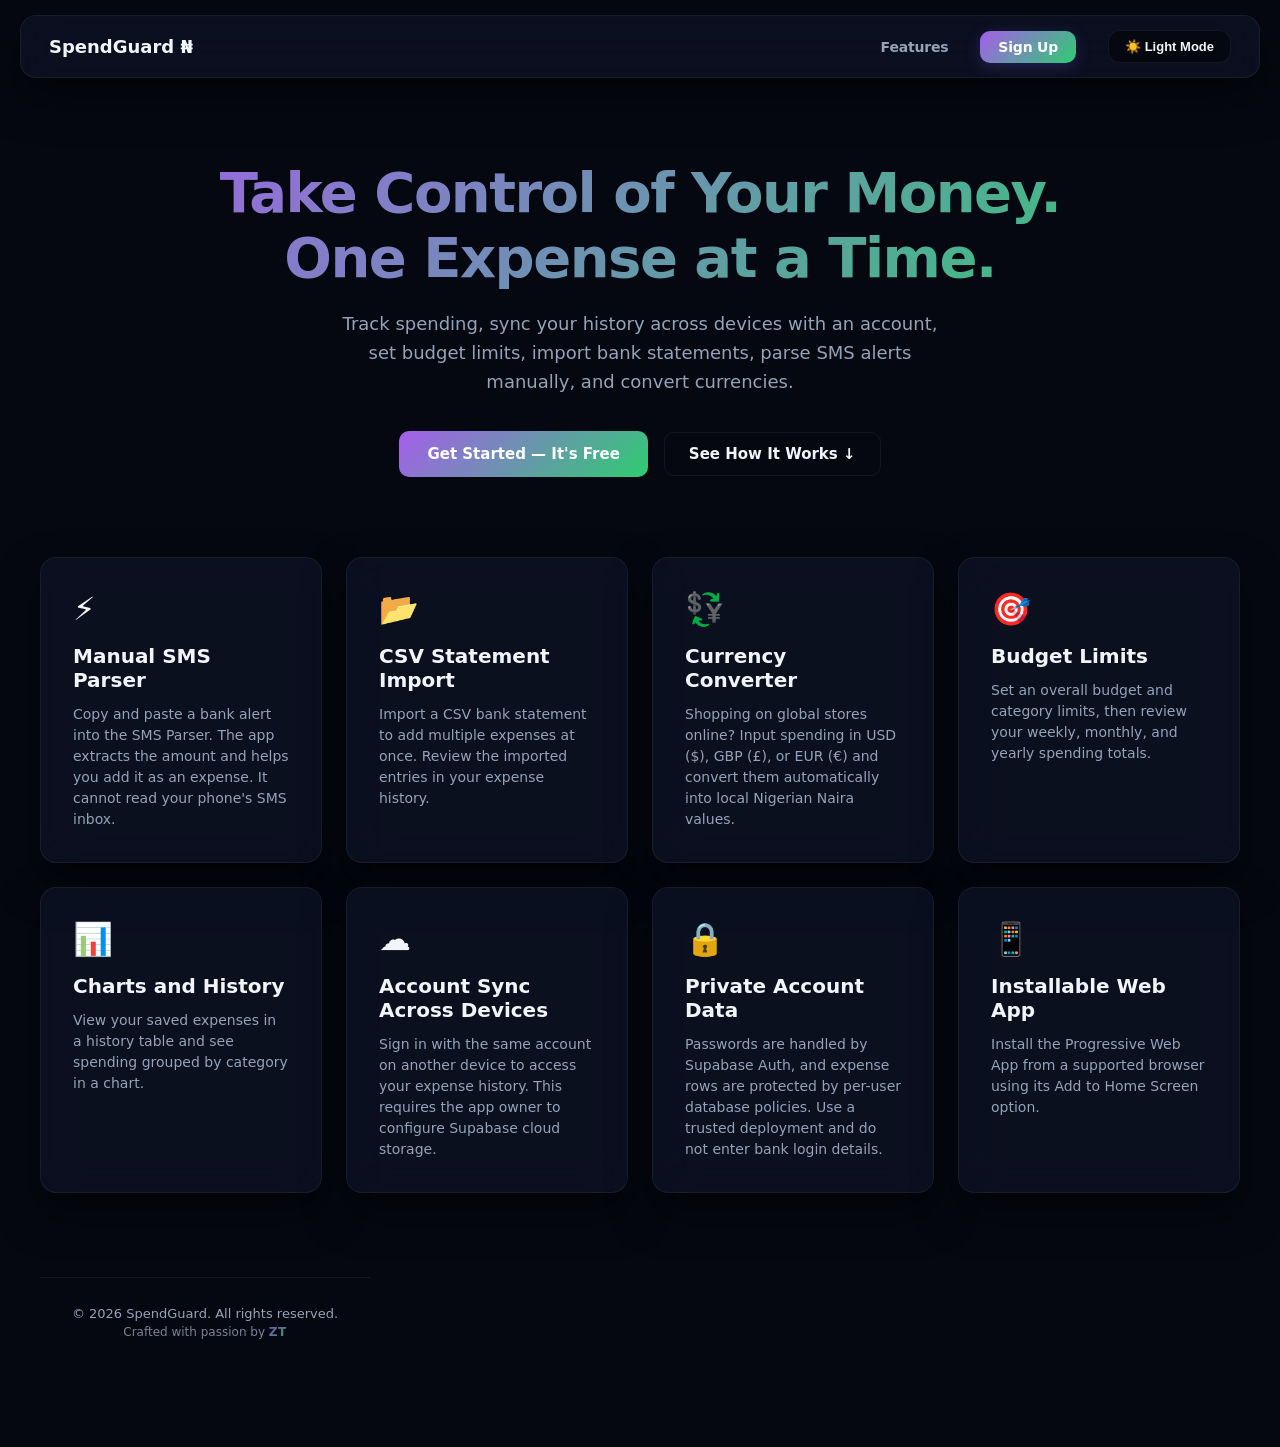
==== index.html @ 05aec00c "Merge remote changes" ====
<!DOCTYPE html>
<html lang="en" data-theme="dark">
<head>
    <meta charset="UTF-8">
    <meta name="viewport" content="width=device-width, initial-scale=1.0">
    <title>SpendGuard - Smart Automated Expense Tracker</title>
    <!-- 📊 This replaces the default world icon with a premium shield-finance logo icon -->


    <!-- Link to your shared premium style file -->
    <link rel="stylesheet" href="styletwo.css">
    <link rel="icon" type="image/png" href="service.png">
    
    <!-- Inline page layout overrides to keep index clean -->
    <style>
        /* --- Premium Hero & Grid Typography Formatting Layouts --- */
        .hero-section {
            max-width: 1200px;
            margin: 160px auto 80px auto;
            padding: 0 24px;
            text-align: center;
        }

        .gradient-text {
            font-size: 56px;
            font-weight: 800;
            letter-spacing: -1.5px;
            margin-bottom: 20px;
            background: var(--accent-glow);
            -webkit-background-clip: text;
            -webkit-text-fill-color: transparent;
        }

        .hero-subtitle {
            font-size: 18px;
            line-height: 1.6;
            color: var(--text-muted);
            max-width: 600px;
            margin: 0 auto 35px auto;
        }

        .cta-container {
            display: flex;
            gap: 16px;
            justify-content: center;
            align-items: center;
            margin-bottom: 80px;
        }

        .btn-secondary {
            background: transparent;
            border: 1px solid var(--border-color);
            color: var(--text-color);
            padding: 12px 24px;
            border-radius: 10px;
            font-size: 15px;
            font-weight: 600;
            text-decoration: none;
            transition: all 0.25s;
        }

        .btn-secondary:hover {
            background: var(--border-color);
            transform: translateY(-2px);
        }

        /* --- Feature Highlights Columns Grid --- */
        .features-grid {
            display: grid;
            grid-template-columns: repeat(auto-fit, minmax(280px, 1fr));
            gap: 24px;
            max-width: 1200px;
            margin: 0 auto 60px auto;
            padding: 0 24px;
        }

        .feature-card {
            background: var(--card-bg);
            border: 1px solid var(--border-color);
            padding: 32px;
            border-radius: 16px;
            backdrop-filter: var(--glass-blur);
            box-shadow: var(--shadow-preset);
            transition: transform 0.3s ease, border-color 0.3s ease;
             cursor: pointer;

        }

        .feature-card:hover {
            transform: translateY(-4px);
            border-color: var(--nav-hover);
        }

        .feature-card h3 {
            font-size: 20px;
            margin: 0 0 12px 0;
            color: var(--text-color);
        }

        .feature-card p {
            font-size: 14px;
            line-height: 1.5;
            color: var(--text-muted);
            margin: 0;
        }

        .icon-box {
            font-size: 32px;
            margin-bottom: 16px;
            display: inline-block;
        }

        /* --- Responsive Squish Adaptations --- */
        @media screen and (max-width: 768px) {
            .hero-section { margin-top: 120px; }
            .gradient-text { font-size: 36px; }
            .hero-subtitle { font-size: 15px; }
            .cta-container { flex-direction: column; width: 100%; }
            .btn-secondary { width: 100%; text-align: center; }
        }
      /* -------------------------------------------------------------
   🔒 PREMIUM MASTER FOOTER DESIGN SYSTEM
   ------------------------------------------------------------- */
.app-footer {
    width: 100%;
    max-width: 1200px;
    margin: 60px auto 20px auto;
    padding: 24px;
    text-align: center;
    border-top: 1px solid var(--border-color); /* Elegant thin dividing line */
    transition: all 0.3s ease;
}

.app-footer p {
    font-size: 13px;
    color: var(--text-muted);
    margin: 4px 0;
    font-weight: 500;
}

.app-footer .credits {
    font-size: 12px;
    opacity: 0.8;
}

/* Make your signature tag glow with your luxury theme colors! */
.author-tag {
    font-weight: 700;
    letter-spacing: 0.5px;
    background: var(--accent-glow);
    -webkit-background-clip: text;
    -webkit-text-fill-color: transparent;
    display: inline-block;
}
  
    </style>
</head>
<body>

    <!-- 🌐 Floating Apple-Style Navbar Area -->
    <header class="hero">
        <nav>
            <ul>
                <li style="margin-right: auto; font-weight: 800; font-size: 18px; color: var(--text-color)">SpendGuard ₦</li>
                <li><a href="#features">Features</a></li>
                <li><a href="signup.html">Sign Up</a></li>
                <li><button id="themeToggleBtn" class="theme-toggle-btn">☀️ Light Mode</button></li>
            </ul>
        </nav>
    </header>

    <!-- 🚀 Main Center Stage Hero Intro Block -->
    <section class="hero-section">
        <h1 class="gradient-text">Take Control of Your Money.<br>One Expense at a Time.</h1>
        <p class="hero-subtitle">
            Track spending, sync your history across devices with an account, set budget limits, import bank statements, parse SMS alerts manually, and convert currencies.
        </p>
        
        <div class="cta-container">
            <!-- Simulated Sign up anchor trigger link -->
            <a href="signup.html " class="btn-secondary" style="background: var(--accent-glow); color: #fff !important; border: none; padding: 14px 28px;">Get Started — It's Free</a>
            <a href="#features" class="btn-secondary">See How It Works ↓</a>
        </div>
    </section>

    <!-- ⚡ Smart Feature Highlights Showcase Grid -->
    <section id="features" class="features-grid">
        
        <div class="feature-card">
            <div class="icon-box">⚡</div>
            <h3>Manual SMS Parser</h3>
            <p>Copy and paste a bank alert into the SMS Parser. The app extracts the amount and helps you add it as an expense. It cannot read your phone's SMS inbox.</p>
        </div>

        <div class="feature-box feature-card" style="margin: 0; background: var(--card-bg);">
            <div class="icon-box">📂</div>
            <h3>CSV Statement Import</h3>
            <p>Import a CSV bank statement to add multiple expenses at once. Review the imported entries in your expense history.</p>
        </div>

        <div class="feature-card">
            <div class="icon-box">💱</div>
            <h3>Currency Converter</h3>
            <p>Shopping on global stores online? Input spending in USD ($), GBP (£), or EUR (€) and convert them automatically into local Nigerian Naira values.</p>
        </div>

        <div class="feature-card">
            <div class="icon-box">🎯</div>
            <h3>Budget Limits</h3>
            <p>Set an overall budget and category limits, then review your weekly, monthly, and yearly spending totals.</p>
        </div>

        <div class="feature-card">
            <div class="icon-box">📊</div>
            <h3>Charts and History</h3>
            <p>View your saved expenses in a history table and see spending grouped by category in a chart.</p>
        </div>

        <div class="feature-card">
            <div class="icon-box">☁️</div>
            <h3>Account Sync Across Devices</h3>
            <p>Sign in with the same account on another device to access your expense history. This requires the app owner to configure Supabase cloud storage.</p>
        </div>

        <div class="feature-card">
            <div class="icon-box">🔒</div>
            <h3>Private Account Data</h3>
            <p>Passwords are handled by Supabase Auth, and expense rows are protected by per-user database policies. Use a trusted deployment and do not enter bank login details.</p>
        </div>

        <div class="feature-card">
            <div class="icon-box">📱</div>
            <h3>Installable Web App</h3>
            <p>Install the Progressive Web App from a supported browser using its Add to Home Screen option.</p>
        </div>
        <!-- 🔒 PREMIUM COPYRIGHT FOOTER -->
<footer class="app-footer">
    <p>© 2026 SpendGuard. All rights reserved.</p>
    <p class="credits">Crafted with passion by <span class="author-tag">ZT</span></p>
</footer>


    </section>

    <!-- 🧠 Script Logic Connecting Mode Switch Functionality -->
    <script>
        const themeToggleBtn = document.querySelector('#themeToggleBtn');

        // Load theme choices from browser cache parameters (Defaults to Dark Theme)
        const savedTheme = localStorage.getItem('websiteTheme') || 'dark';
        document.documentElement.setAttribute('data-theme', savedTheme);
        updateButtonLook(savedTheme);

        themeToggleBtn.addEventListener('click', function() {
            let currentTheme = document.documentElement.getAttribute('data-theme');
            let targetTheme = (currentTheme === 'dark') ? 'light' : 'dark';

            document.documentElement.setAttribute('data-theme', targetTheme);
            localStorage.setItem('websiteTheme', targetTheme);
            updateButtonLook(targetTheme);
        });

        function updateButtonLook(activeTheme) {
            if (activeTheme === 'light') {
                themeToggleBtn.innerText = "🌙 Dark Mode";
            } else {
                themeToggleBtn.innerText = "☀️ Light Mode";
            }
        }
    </script>
</body>
</html>
---- styletwo.css ----
/* -------------------------------------------------------------
   🏆 POCKETGUARD PREMIUM DESIGN SYSTEM
   ------------------------------------------------------------- */

/* -------------------------------------------------------------
   🏆 POCKETGUARD PREMIUM DESIGN SYSTEM
   ------------------------------------------------------------- */

/* -------------------------------------------------------------
   🏆 POCKETGUARD PREMIUM DESIGN SYSTEM
   ------------------------------------------------------------- */

html {
    scroll-behavior: smooth;
    text-rendering: optimizeLegibility;
    -webkit-font-smoothing: antialiased;
}

/* 1. Dynamic Design Color Variable Tokens */
:root {
    /* ✨ Deep Cinematic Cyber Dark Palette (Baseline) */
    --bg-color: #050811;
    --text-color: #f1f5f9;
    --text-muted: #94a3b8;
    --nav-hover: #a55eea; 
    --accent-glow: linear-gradient(135deg, #a55eea 0%, #2ecc71 100%);
    --card-bg: rgba(15, 23, 42, 0.6);
    --border-color: rgba(255, 255, 255, 0.06);
    --glass-blur: blur(20px);
    --shadow-preset: 0 20px 40px rgba(0, 0, 0, 0.5);
    --btn-text: #ffffff;
}

[data-theme="light"] {
    /* ✨ UPGRADED: High-End Porcelain Light Palette */
    --bg-color: #f4f6fa;          /* Soft slate-tinted white (easier on the eyes) */
    --text-color: #0f172a;        /* Deep midnight navy instead of raw harsh black */
    --text-muted: #64748b;        /* Cool steel gray for description links */
    --nav-hover: #6c5ce7;         /* Premium cobalt purple accent */
    
    /* Luxury warm gradient mix for buttons & slide underlines */
    --accent-glow: linear-gradient(135deg, #6c5ce7 0%, #00b894 100%); 
    
    --card-bg: rgba(255, 255, 255, 0.75); /* Clean clear frosted-glass look */
    --border-color: rgba(15, 23, 42, 0.08); /* Soft crisp lines around cards */
    --glass-blur: blur(24px);              /* Enhanced backdrop diffusion */
    
    /* 3D soft elevation shadows used by top tech startups */
    --shadow-preset: 0 4px 6px -1px rgba(0, 0, 0, 0.05), 0 20px 25px -5px rgba(0, 0, 0, 0.05);
    --btn-text: #ffffff;
}

/* 2. Core Baseline Configurations */
body {
    background-color: var(--bg-color);
    color: var(--text-color);
    transition: background-color 0.4s cubic-bezier(0.4, 0, 0.2, 1), 
                color 0.4s cubic-bezier(0.4, 0, 0.2, 1);
    margin: 0;
    min-height: 100vh;
    font-family: 'Inter', system-ui, -apple-system, sans-serif;
    overflow-x: hidden;
}

/* 3. Sleek Floating Apple-Style Navbar */
header.hero {
    position: fixed;
    inset: 15px 20px auto 20px; 
    z-index: 100;
    padding: 14px 28px;
    background: var(--card-bg);
    border: 1px solid var(--border-color);
    border-radius: 16px;
    backdrop-filter: var(--glass-blur);
    -webkit-backdrop-filter: var(--glass-blur);
    box-shadow: var(--shadow-preset);
    transition: all 0.3s ease;
}

nav {
    max-width: 1200px;
    margin: 0 auto;
    width: 100%;
}

nav ul {
    display: flex;
    gap: 32px;
    justify-content: center;
    align-items: center;
    list-style: none;
    margin: 0;
    padding: 0;
}

/* 4. Hyper-Responsive Link Mechanics */
nav a {
    color: var(--text-muted);
    text-decoration: none;
    font-weight: 600;
    font-size: 14px;
    letter-spacing: -0.2px;
    position: relative;
    padding: 4px 0;
    transition: color 0.25s ease;
}

/* Luxury Animated Underline effect */
nav a::after {
    content: '';
    position: absolute;
    bottom: 0;
    left: 0;
    width: 100%;
    height: 2px;
    background: var(--accent-glow);
    border-radius: 2px;
    transform: scaleX(0);
    transform-origin: right;
    transition: transform 0.3s cubic-bezier(0.4, 0, 0.2, 1);
}

nav a:hover {
    color: var(--text-color);
}

nav a:hover::after {
    transform: scaleX(1);
    transform-origin: left;
}

/* Special styling for the active Sign Up CTA anchor link button */
nav li:nth-last-child(2) a {
    background: var(--accent-glow);
    color: var(--btn-text) !important;
    padding: 8px 18px;
    border-radius: 10px;
    box-shadow: 0 4px 15px rgba(108, 92, 231, 0.25);
    transition: all 0.25s ease;
}

nav li:nth-last-child(2) a:hover {
    transform: translateY(-2px);
    box-shadow: 0 8px 20px rgba(108, 92, 231, 0.4);
}

nav li:nth-last-child(2) a::after {
    display: none; 
}

/* Accessible outline ring focus states */
nav a:focus-visible, .theme-toggle-btn:focus-visible {
    outline: 2px solid var(--nav-hover);
    outline-offset: 4px;
    border-radius: 6px;
}

/* 5. Luxury Micro-Animated Theme Mode Button */
.theme-toggle-btn {
    background: var(--bg-color);
    border: 1px solid var(--border-color);
    color: var(--text-color);
    padding: 8px 16px;
    border-radius: 12px;
    cursor: pointer;
    font-size: 13px;
    font-weight: 600;
    display: flex;
    align-items: center;
    gap: 8px;
    transition: all 0.25s cubic-bezier(0.4, 0, 0.2, 1);
}

.theme-toggle-btn:hover {
    background: var(--text-color);
    color: var(--bg-color);
    border-color: transparent;
    transform: translateY(-1px);
    box-shadow: var(--shadow-preset);
}

.theme-toggle-btn:active {
    transform: translateY(1px);
}

/* 📱 6. FULLY RESPONSIVE MOBILE MEDIA QUERY SETUP */
@media screen and (max-width: 768px) {
    header.hero {
        inset: 10px 10px auto 10px;
        padding: 12px 16px;
        border-radius: 12px;
    }

    nav ul {
        gap: 16px;
        flex-wrap: wrap; 
    }

    nav a {
        font-size: 13px;
    }

    nav li:nth-last-child(2) a {
        padding: 6px 12px;
        border-radius: 8px;
    }

    .theme-toggle-btn {
        padding: 6px 12px;
        font-size: 12px;
    }
}
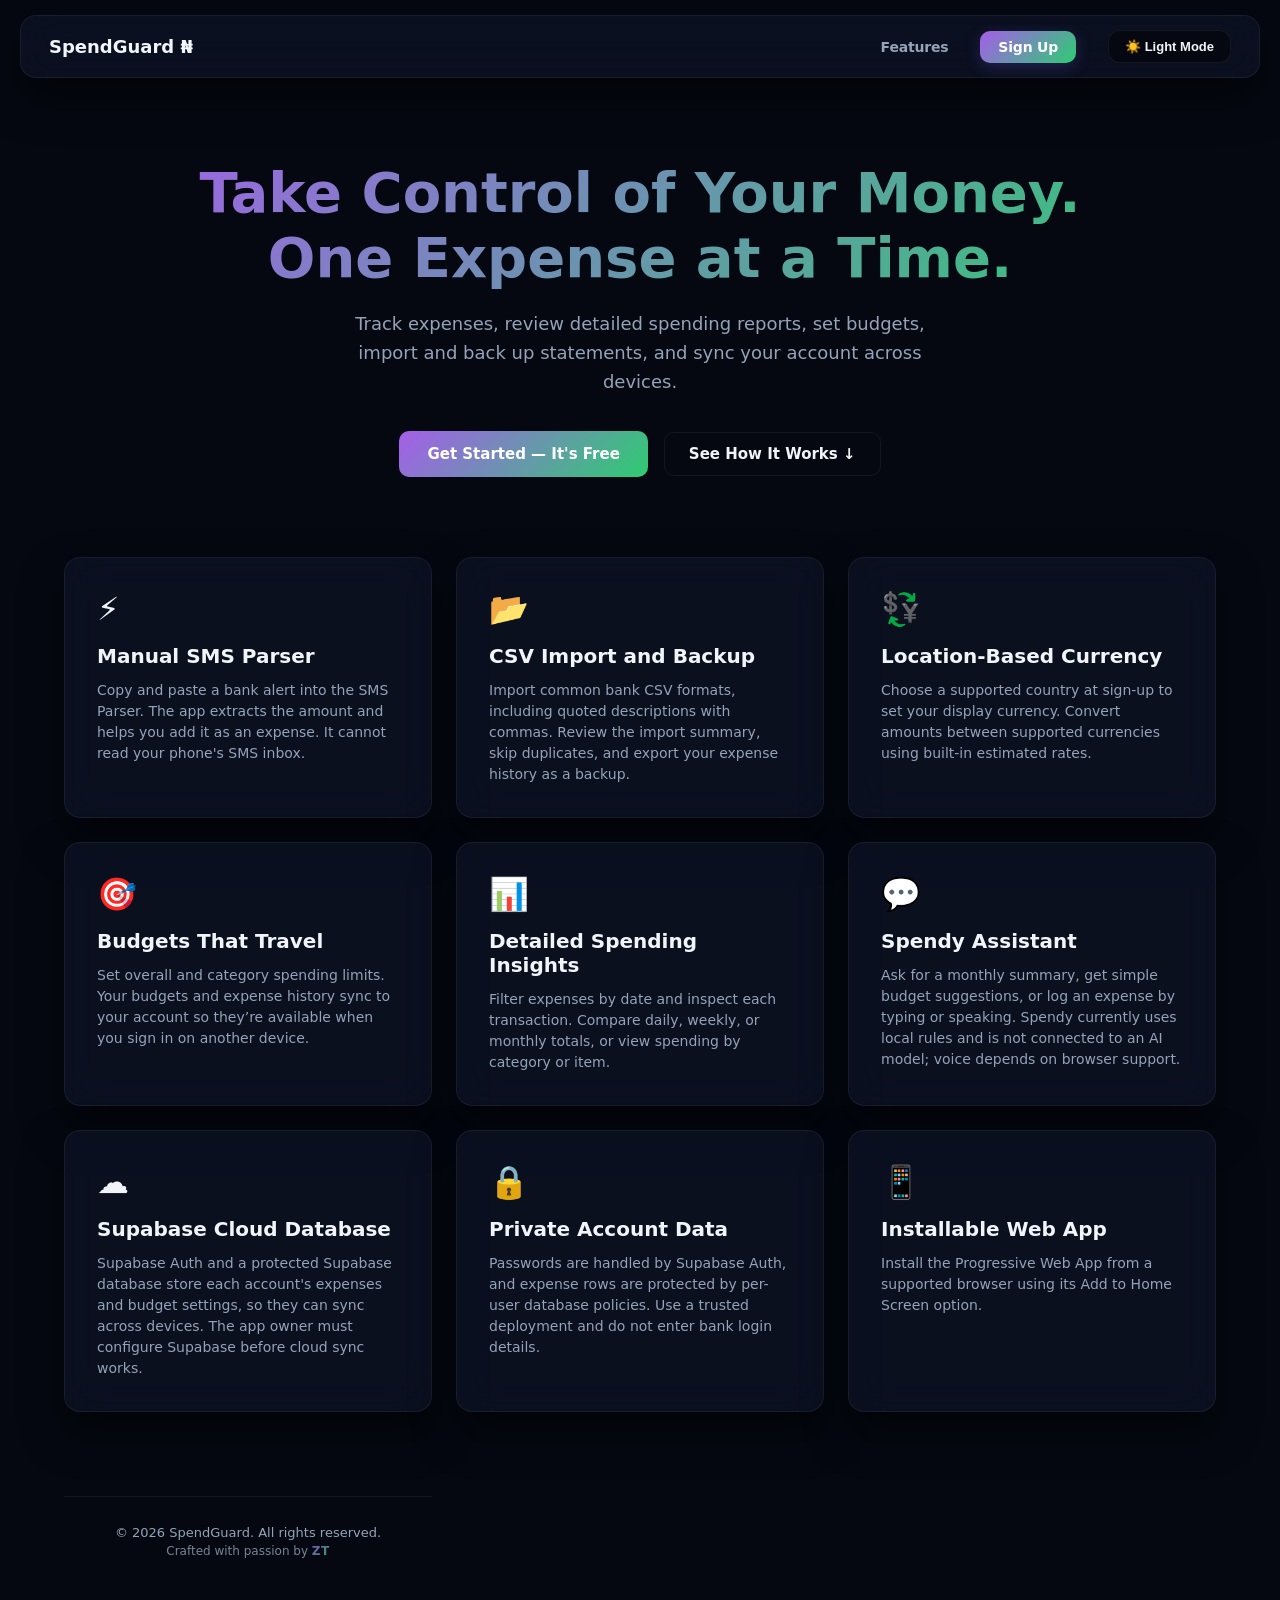
==== commit c9f1dbee: "feat: Add initial implementation of SpendGuard expense tracker web app - Created index.html with her" ====
--- a/index.html
+++ b/index.html
@@ -13,6 +13,8 @@
     
     <!-- Inline page layout overrides to keep index clean -->
     <style>
+        *, *::before, *::after { box-sizing: border-box; }
+
         /* --- Premium Hero & Grid Typography Formatting Layouts --- */
         .hero-section {
             max-width: 1200px;
@@ -24,7 +26,7 @@
         .gradient-text {
             font-size: 56px;
             font-weight: 800;
-            letter-spacing: -1.5px;
+            letter-spacing: 0;
             margin-bottom: 20px;
             background: var(--accent-glow);
             -webkit-background-clip: text;
@@ -173,7 +175,7 @@
     <section class="hero-section">
         <h1 class="gradient-text">Take Control of Your Money.<br>One Expense at a Time.</h1>
         <p class="hero-subtitle">
-            Track spending, sync your history across devices with an account, set budget limits, import bank statements, parse SMS alerts manually, and convert currencies.
+            Track expenses, review detailed spending reports, set budgets, import and back up statements, and sync your account across devices.
         </p>
         
         <div class="cta-container">
@@ -194,32 +196,38 @@
 
         <div class="feature-box feature-card" style="margin: 0; background: var(--card-bg);">
             <div class="icon-box">📂</div>
-            <h3>CSV Statement Import</h3>
-            <p>Import a CSV bank statement to add multiple expenses at once. Review the imported entries in your expense history.</p>
+            <h3>CSV Import and Backup</h3>
+            <p>Import common bank CSV formats, including quoted descriptions with commas. Review the import summary, skip duplicates, and export your expense history as a backup.</p>
         </div>
 
         <div class="feature-card">
             <div class="icon-box">💱</div>
-            <h3>Currency Converter</h3>
-            <p>Shopping on global stores online? Input spending in USD ($), GBP (£), or EUR (€) and convert them automatically into local Nigerian Naira values.</p>
+            <h3>Location-Based Currency</h3>
+            <p>Choose a supported country at sign-up to set your display currency. Convert amounts between supported currencies using built-in estimated rates.</p>
         </div>
 
         <div class="feature-card">
             <div class="icon-box">🎯</div>
-            <h3>Budget Limits</h3>
-            <p>Set an overall budget and category limits, then review your weekly, monthly, and yearly spending totals.</p>
+            <h3>Budgets That Travel</h3>
+            <p>Set overall and category spending limits. Your budgets and expense history sync to your account so they’re available when you sign in on another device.</p>
         </div>
 
         <div class="feature-card">
             <div class="icon-box">📊</div>
-            <h3>Charts and History</h3>
-            <p>View your saved expenses in a history table and see spending grouped by category in a chart.</p>
+            <h3>Detailed Spending Insights</h3>
+            <p>Filter expenses by date and inspect each transaction. Compare daily, weekly, or monthly totals, or view spending by category or item.</p>
+        </div>
+
+        <div class="feature-card">
+            <div class="icon-box">💬</div>
+            <h3>Spendy Assistant</h3>
+            <p>Ask for a monthly summary, get simple budget suggestions, or log an expense by typing or speaking. Spendy currently uses local rules and is not connected to an AI model; voice depends on browser support.</p>
         </div>
 
         <div class="feature-card">
             <div class="icon-box">☁️</div>
-            <h3>Account Sync Across Devices</h3>
-            <p>Sign in with the same account on another device to access your expense history. This requires the app owner to configure Supabase cloud storage.</p>
+            <h3>Supabase Cloud Database</h3>
+            <p>Supabase Auth and a protected Supabase database store each account's expenses and budget settings, so they can sync across devices. The app owner must configure Supabase before cloud sync works.</p>
         </div>
 
         <div class="feature-card">
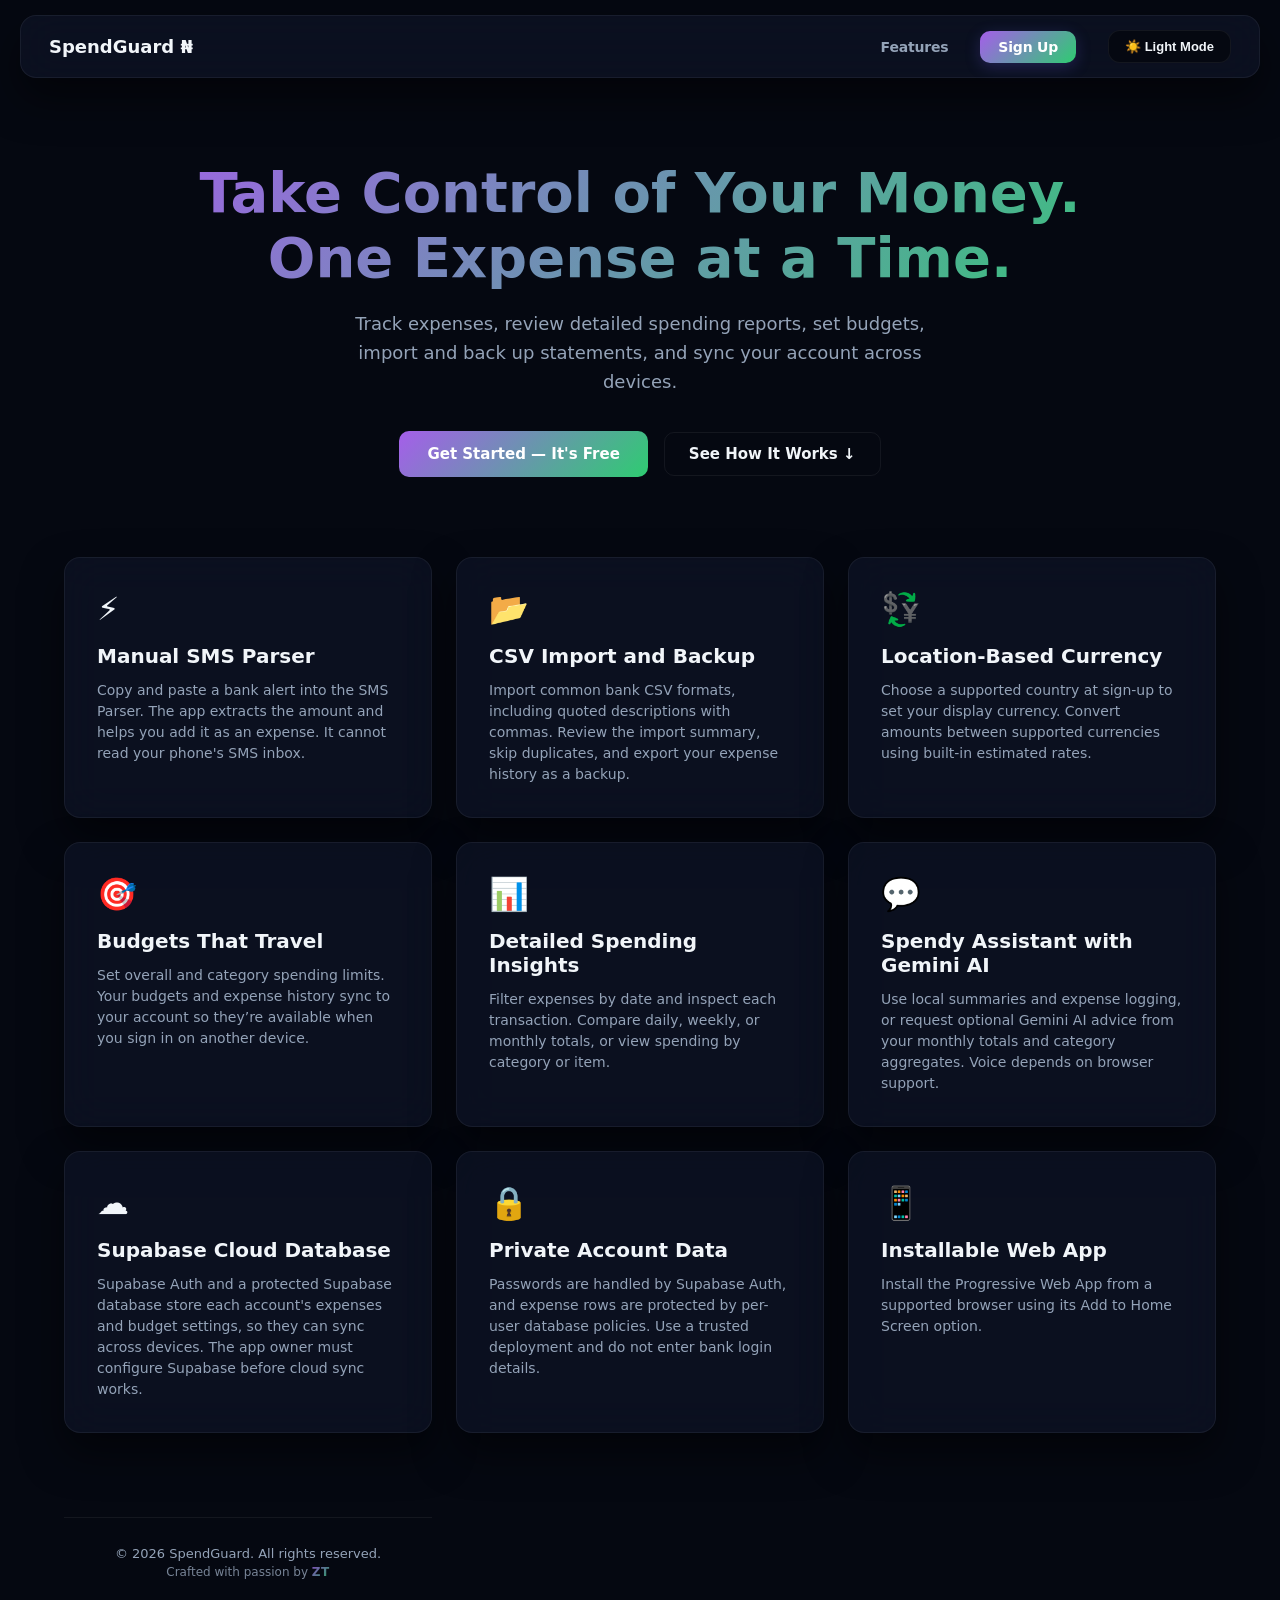
==== commit 3df28fe6: "Resolved merge conflicts" ====
--- a/index.html
+++ b/index.html
@@ -220,8 +220,8 @@
 
         <div class="feature-card">
             <div class="icon-box">💬</div>
-            <h3>Spendy Assistant</h3>
-            <p>Ask for a monthly summary, get simple budget suggestions, or log an expense by typing or speaking. Spendy currently uses local rules and is not connected to an AI model; voice depends on browser support.</p>
+            <h3>Spendy Assistant with Gemini AI</h3>
+            <p>Use local summaries and expense logging, or request optional Gemini AI advice from your monthly totals and category aggregates. Voice depends on browser support.</p>
         </div>
 
         <div class="feature-card">
